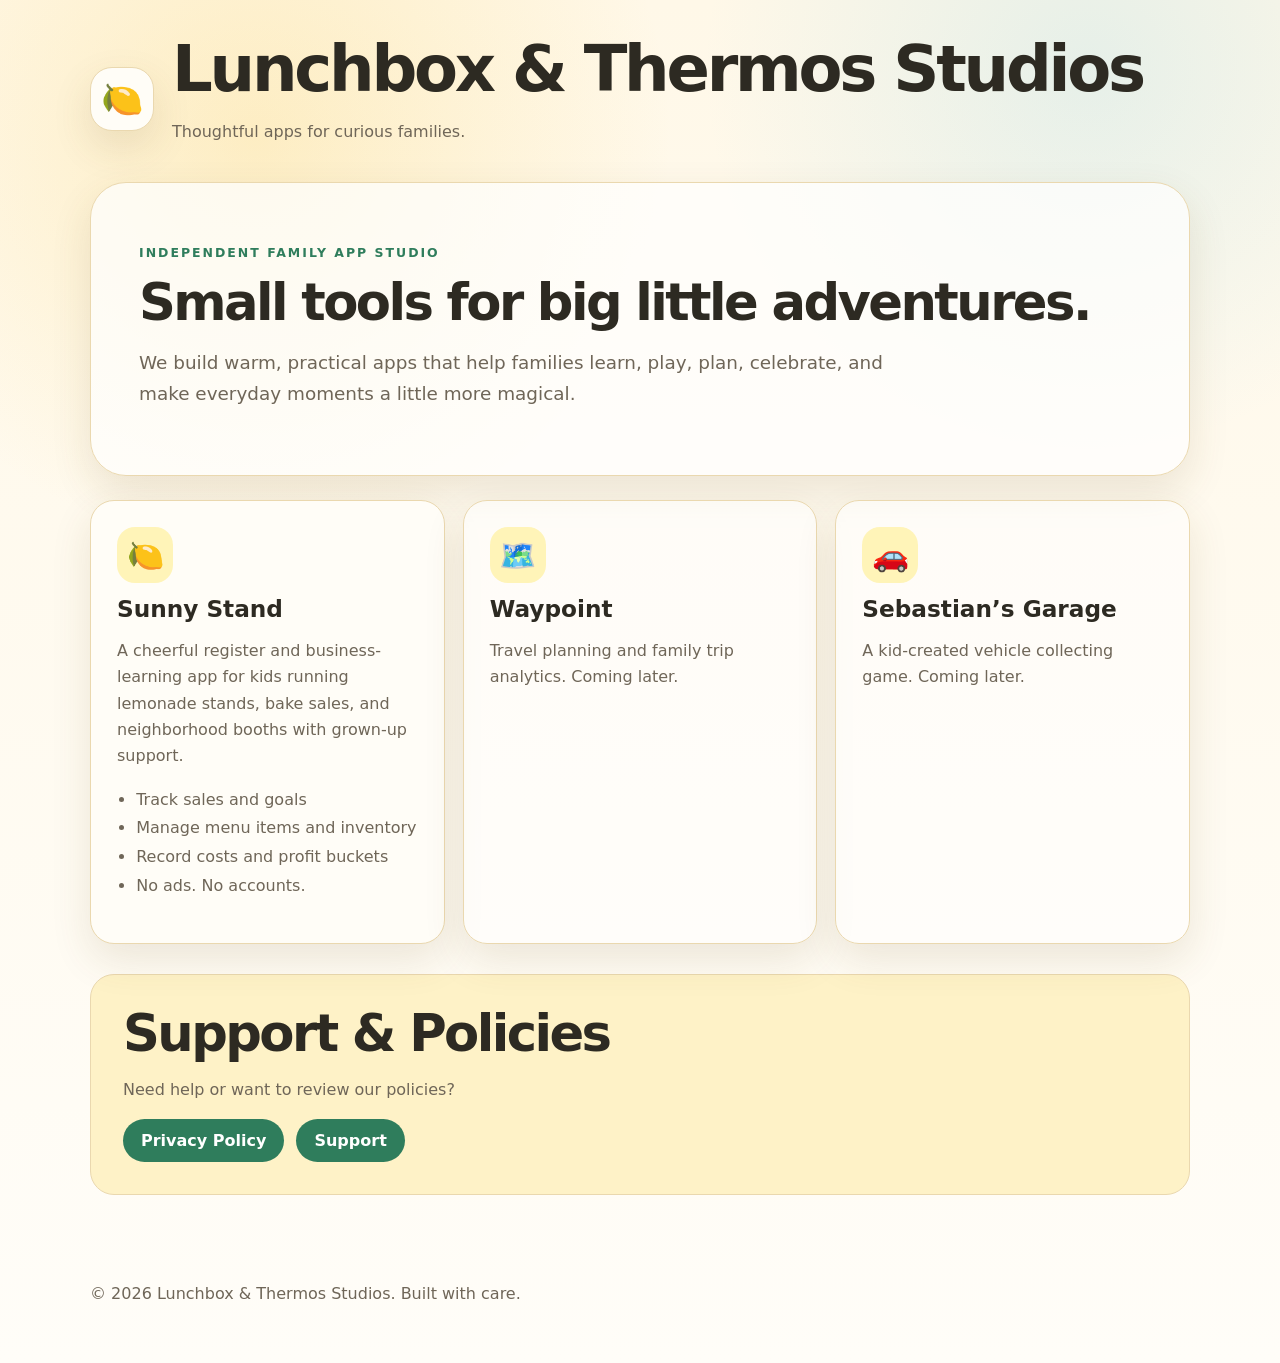
==== index.html @ b52ffb4a "Add files via upload" ====
<!doctype html>
<html lang="en">
<head>
  <meta charset="utf-8" />
  <meta name="viewport" content="width=device-width, initial-scale=1" />
  <title>Lunchbox & Thermos Studios</title>
  <meta name="description" content="Thoughtful apps for curious families, playful projects, and everyday adventures." />
  <link rel="stylesheet" href="styles.css" />
</head>
<body>
  <header class="site-header">
    <div class="brand-mark">🍋</div>
    <div>
      <h1>Lunchbox & Thermos Studios</h1>
      <p>Thoughtful apps for curious families.</p>
    </div>
  </header>

  <main>
    <section class="hero">
      <p class="eyebrow">Independent family app studio</p>
      <h2>Small tools for big little adventures.</h2>
      <p>We build warm, practical apps that help families learn, play, plan, celebrate, and make everyday moments a little more magical.</p>
    </section>

    <section class="card-grid" aria-label="Apps">
      <article class="card featured">
        <div class="app-icon">🍋</div>
        <h3>Sunny Stand</h3>
        <p>A cheerful register and business-learning app for kids running lemonade stands, bake sales, and neighborhood booths with grown-up support.</p>
        <ul>
          <li>Track sales and goals</li>
          <li>Manage menu items and inventory</li>
          <li>Record costs and profit buckets</li>
          <li>No ads. No accounts.</li>
        </ul>
      </article>

      <article class="card muted">
        <div class="app-icon">🗺️</div>
        <h3>Waypoint</h3>
        <p>Travel planning and family trip analytics. Coming later.</p>
      </article>

      <article class="card muted">
        <div class="app-icon">🚗</div>
        <h3>Sebastian’s Garage</h3>
        <p>A kid-created vehicle collecting game. Coming later.</p>
      </article>
    </section>

    <section class="policy-links">
      <h2>Support & Policies</h2>
      <p>Need help or want to review our policies?</p>
      <div class="button-row">
        <a href="privacy.html">Privacy Policy</a>
        <a href="support.html">Support</a>
      </div>
    </section>
  </main>

  <footer>
    <p>© <span id="year"></span> Lunchbox & Thermos Studios. Built with care.</p>
  </footer>
  <script>document.getElementById('year').textContent = new Date().getFullYear();</script>
</body>
</html>
---- styles.css ----
:root {
  --cream: #fff8e8;
  --paper: #fffdf7;
  --ink: #2d2a22;
  --muted: #6f6658;
  --lemon: #f7c948;
  --green: #2f7d5c;
  --sky: #8ed1e8;
  --peach: #f8b88b;
  --border: #ead8af;
  --shadow: 0 16px 40px rgba(97, 73, 28, 0.12);
  --radius: 24px;
  font-family: Inter, ui-sans-serif, system-ui, -apple-system, BlinkMacSystemFont, "Segoe UI", sans-serif;
}

* { box-sizing: border-box; }
body {
  margin: 0;
  color: var(--ink);
  background:
    radial-gradient(circle at 20% 10%, rgba(247, 201, 72, .24), transparent 26rem),
    radial-gradient(circle at 85% 5%, rgba(142, 209, 232, .22), transparent 24rem),
    linear-gradient(180deg, var(--cream), #fffdf8);
  min-height: 100vh;
}

.site-header, main, footer { width: min(1100px, calc(100% - 32px)); margin: 0 auto; }
.site-header { display: flex; gap: 18px; align-items: center; padding: 36px 0 20px; }
.site-header.compact { align-items: flex-start; }
.brand-mark { width: 64px; height: 64px; border-radius: 22px; display: grid; place-items: center; font-size: 34px; background: var(--paper); box-shadow: var(--shadow); border: 1px solid var(--border); }
h1, h2, h3 { margin: 0; line-height: 1.05; }
h1 { font-size: clamp(2rem, 5vw, 4rem); letter-spacing: -0.05em; }
h2 { font-size: clamp(2rem, 4vw, 3.75rem); letter-spacing: -0.05em; }
h3 { font-size: 1.45rem; }
p { line-height: 1.65; color: var(--muted); }

.hero { padding: 48px; background: rgba(255,255,255,.72); border: 1px solid var(--border); border-radius: 36px; box-shadow: var(--shadow); }
.hero p:last-child { font-size: 1.15rem; max-width: 760px; }
.eyebrow { color: var(--green); text-transform: uppercase; letter-spacing: .16em; font-weight: 800; font-size: .78rem; }
.card-grid { display: grid; grid-template-columns: repeat(3, 1fr); gap: 18px; margin: 24px 0; }
.card { background: var(--paper); border: 1px solid var(--border); border-radius: var(--radius); padding: 26px; box-shadow: var(--shadow); }
.card.featured { grid-column: span 1; }
.card.muted { background: rgba(255,255,255,.58); }
.app-icon { width: 56px; height: 56px; border-radius: 18px; display: grid; place-items: center; background: #fff4b8; font-size: 30px; margin-bottom: 14px; }
ul { color: var(--muted); line-height: 1.8; padding-left: 1.2rem; }
.policy-links { margin: 30px 0 50px; padding: 32px; border-radius: var(--radius); background: #fef2c7; border: 1px solid var(--border); }
.button-row { display: flex; gap: 12px; flex-wrap: wrap; }
a { color: var(--green); font-weight: 750; }
.button-row a { text-decoration: none; background: var(--green); color: white; padding: 12px 18px; border-radius: 999px; }
.back-link { margin-top: 10px; text-decoration: none; background: var(--paper); border: 1px solid var(--border); padding: 10px 14px; border-radius: 999px; }
.document { background: var(--paper); border: 1px solid var(--border); border-radius: 28px; padding: clamp(24px, 5vw, 56px); box-shadow: var(--shadow); margin-bottom: 48px; }
.document h2 { font-size: 1.45rem; margin-top: 2rem; }
footer { padding: 20px 0 40px; }

@media (max-width: 800px) {
  .site-header { align-items: flex-start; }
  .card-grid { grid-template-columns: 1fr; }
  .hero { padding: 28px; }
}
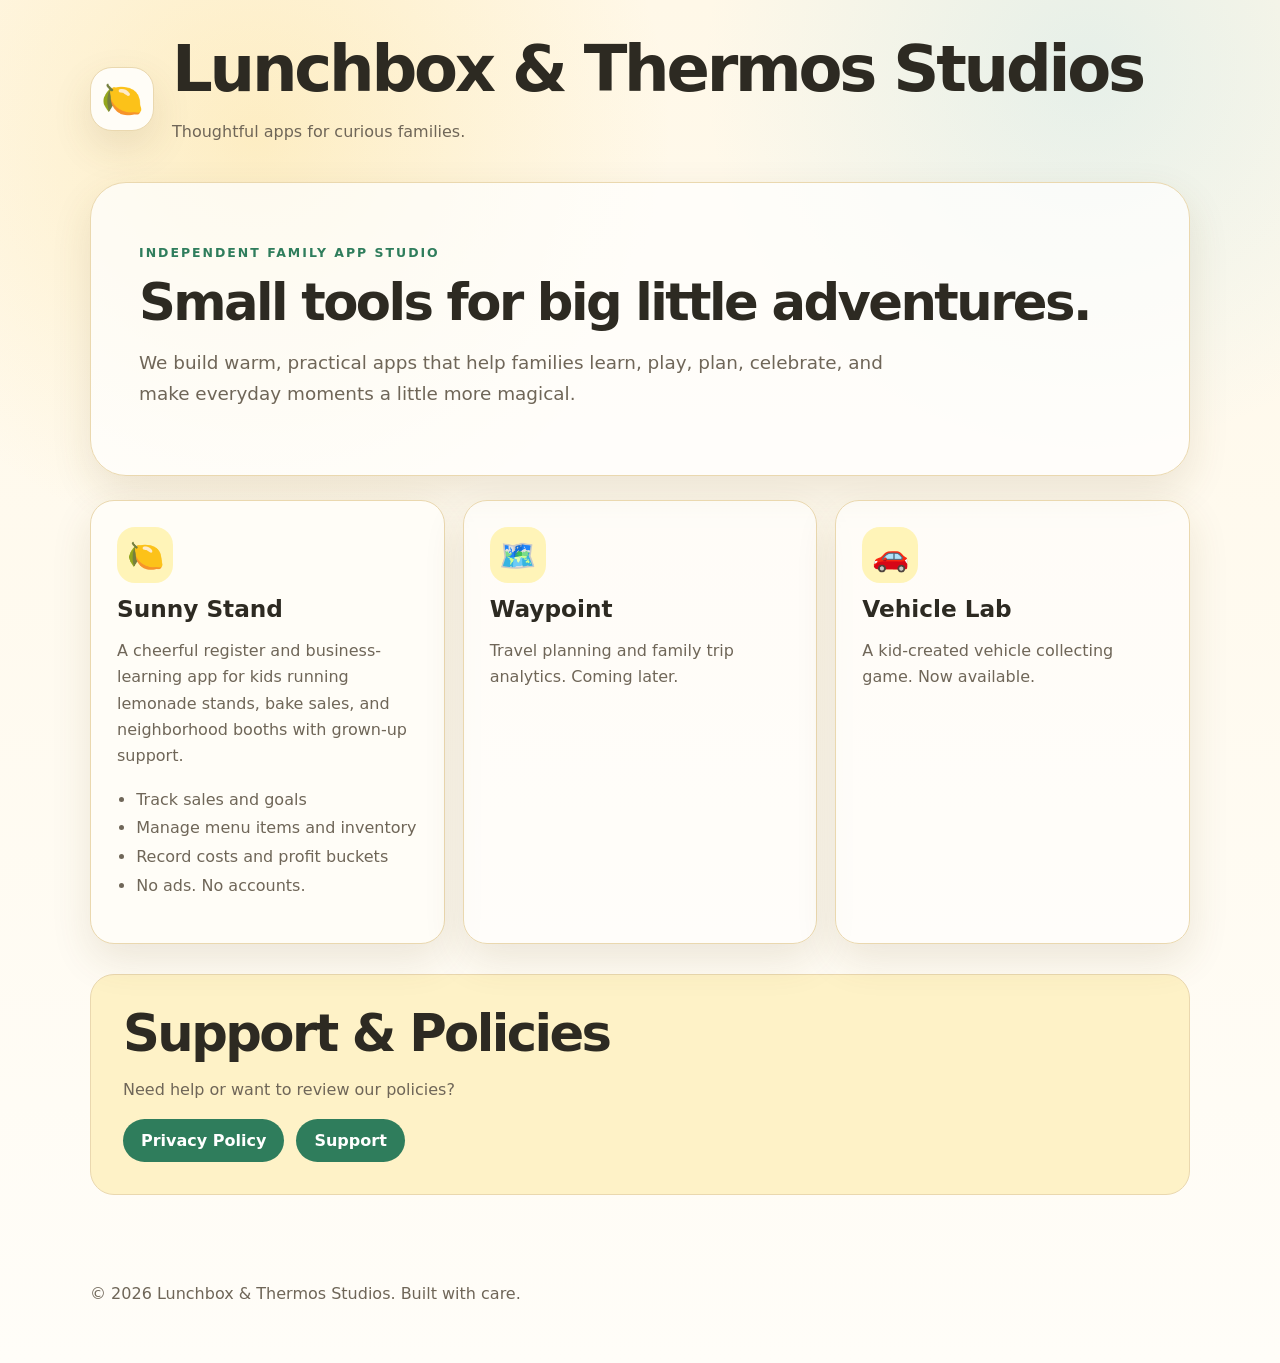
==== commit 37314d9d: "Update index.html" ====
--- a/index.html
+++ b/index.html
@@ -44,8 +44,8 @@
 
       <article class="card muted">
         <div class="app-icon">🚗</div>
-        <h3>Sebastian’s Garage</h3>
-        <p>A kid-created vehicle collecting game. Coming later.</p>
+        <h3>Vehicle Lab</h3>
+        <p>A kid-created vehicle collecting game. Now available.</p>
       </article>
     </section>
 
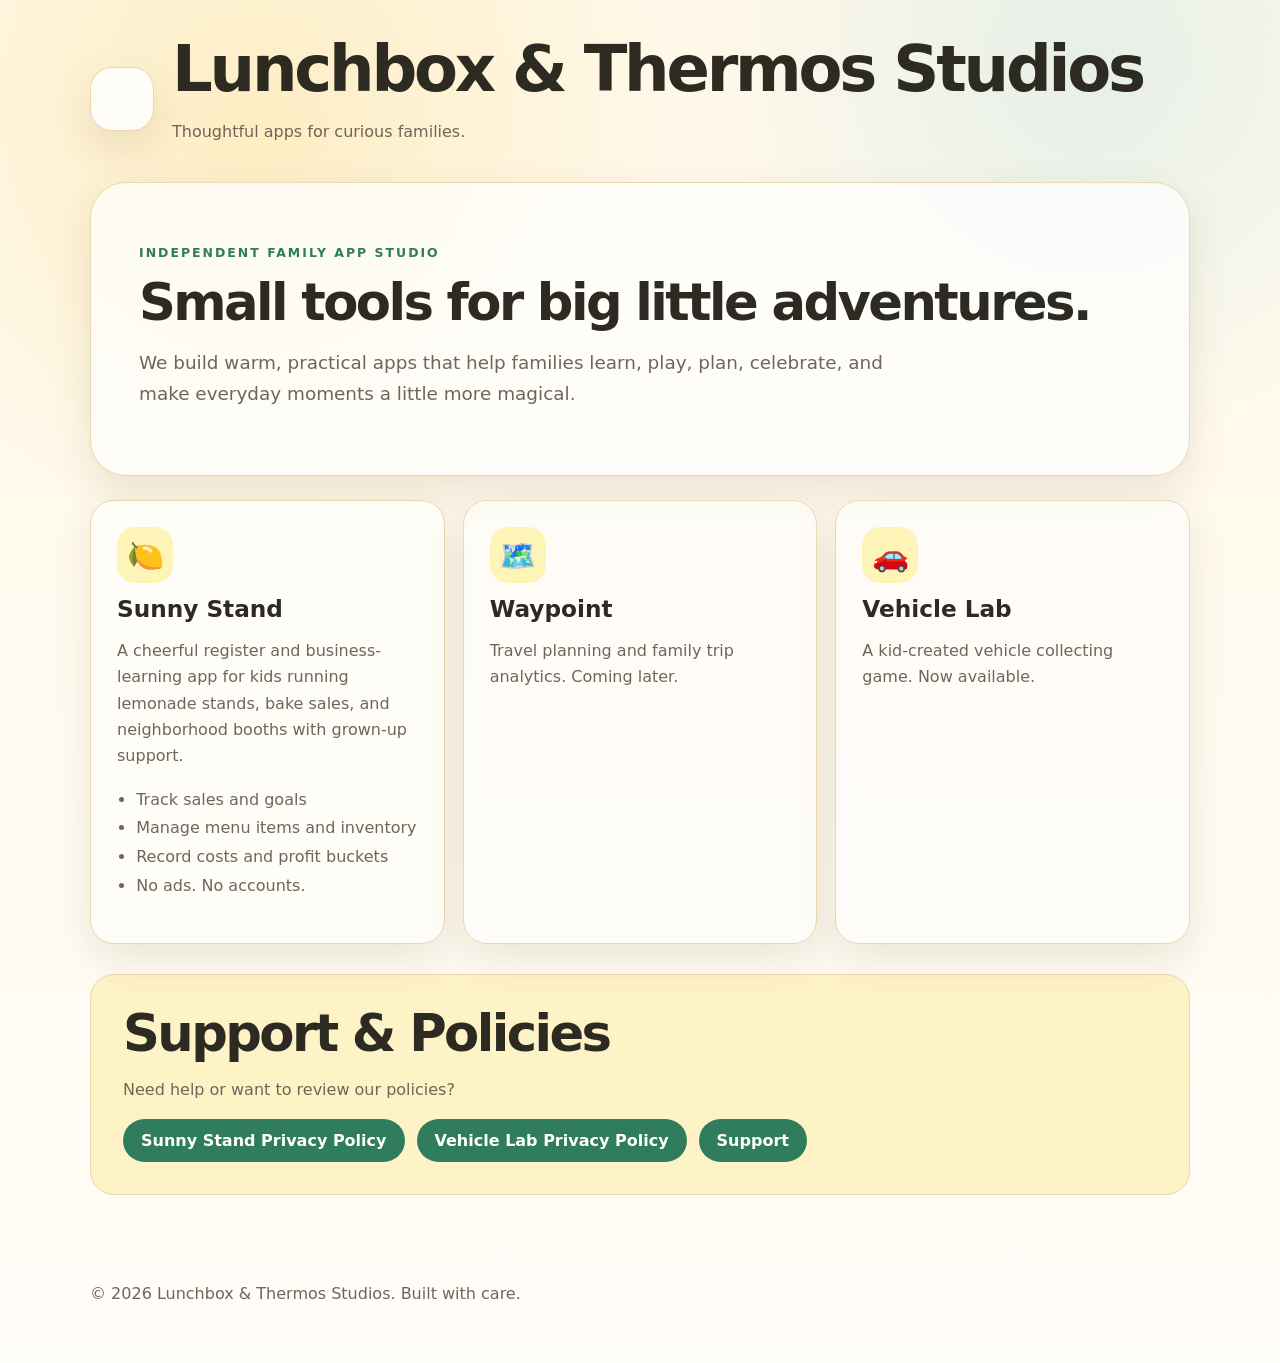
==== commit 6bec10ac: "Update index.html" ====
--- a/index.html
+++ b/index.html
@@ -9,7 +9,7 @@
 </head>
 <body>
   <header class="site-header">
-    <div class="brand-mark">🍋</div>
+    <div class="brand-mark"></div>
     <div>
       <h1>Lunchbox & Thermos Studios</h1>
       <p>Thoughtful apps for curious families.</p>
@@ -53,7 +53,8 @@
       <h2>Support & Policies</h2>
       <p>Need help or want to review our policies?</p>
       <div class="button-row">
-        <a href="privacy.html">Privacy Policy</a>
+        <a href="privacy.html">Sunny Stand Privacy Policy</a>
+         <a href="vehicle-lab-privacy.html">Vehicle Lab Privacy Policy</a>
         <a href="support.html">Support</a>
       </div>
     </section>
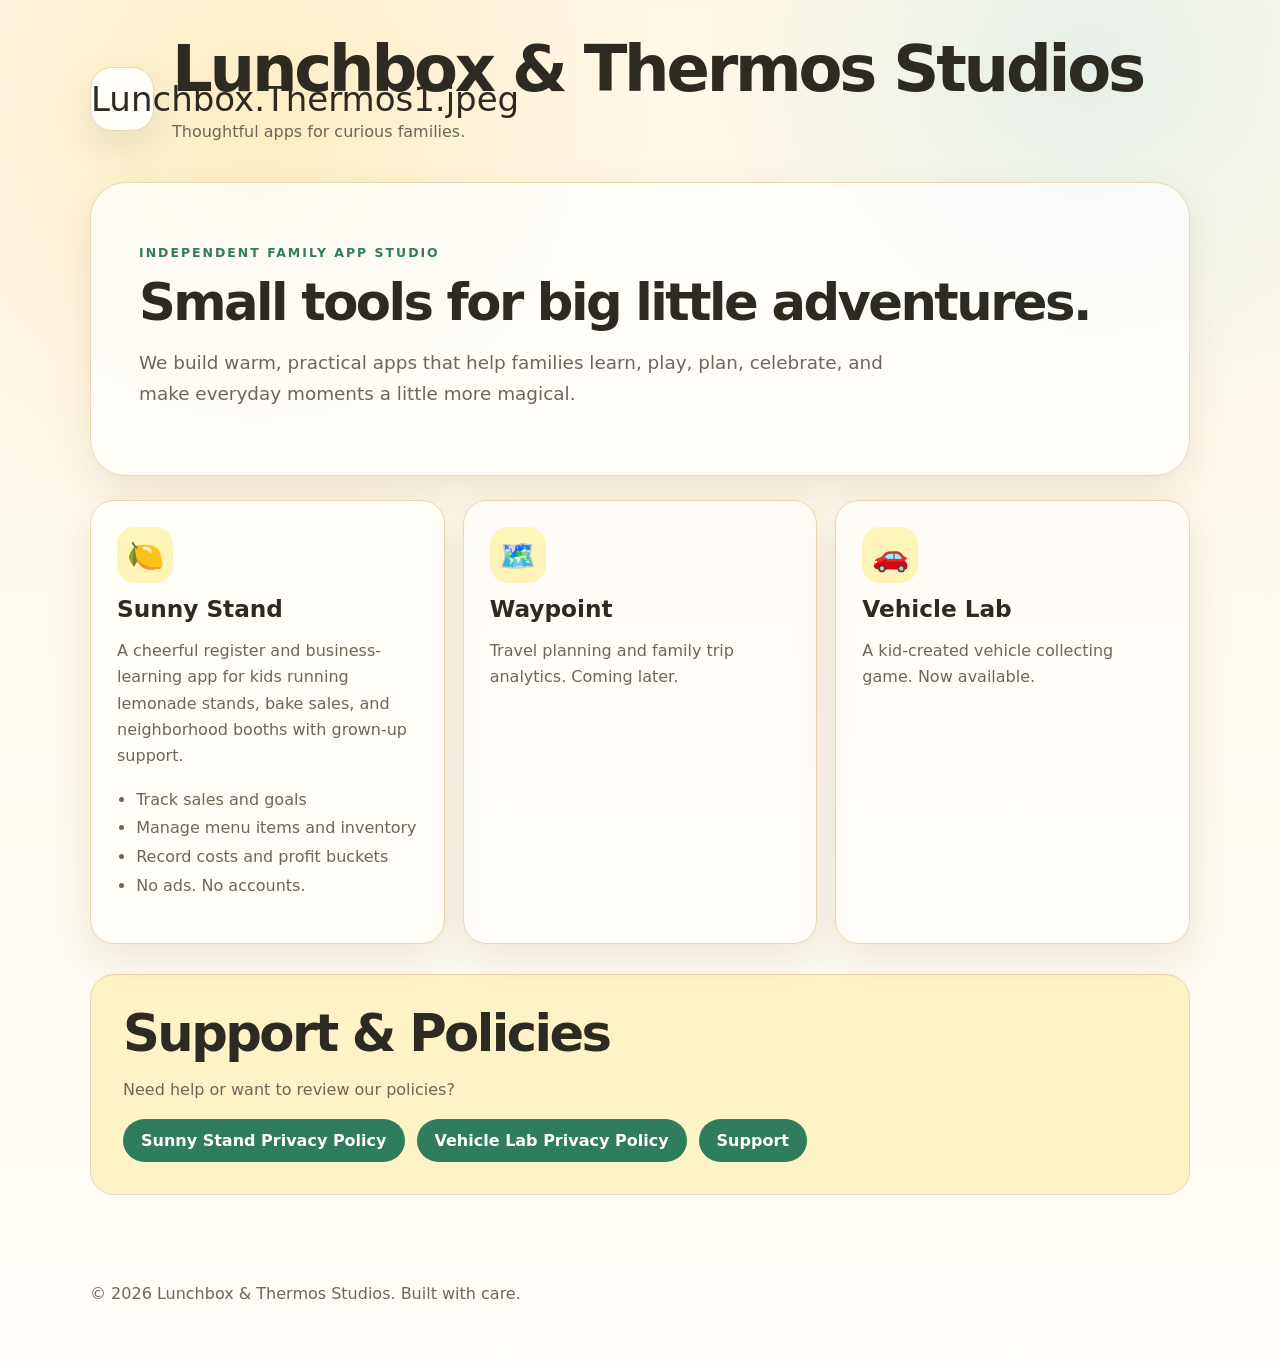
==== commit 7cd946b7: "Update index.html" ====
--- a/index.html
+++ b/index.html
@@ -9,7 +9,7 @@
 </head>
 <body>
   <header class="site-header">
-    <div class="brand-mark"></div>
+    <div class="brand-mark">Lunchbox.Thermos1.jpeg</div>
     <div>
       <h1>Lunchbox & Thermos Studios</h1>
       <p>Thoughtful apps for curious families.</p>
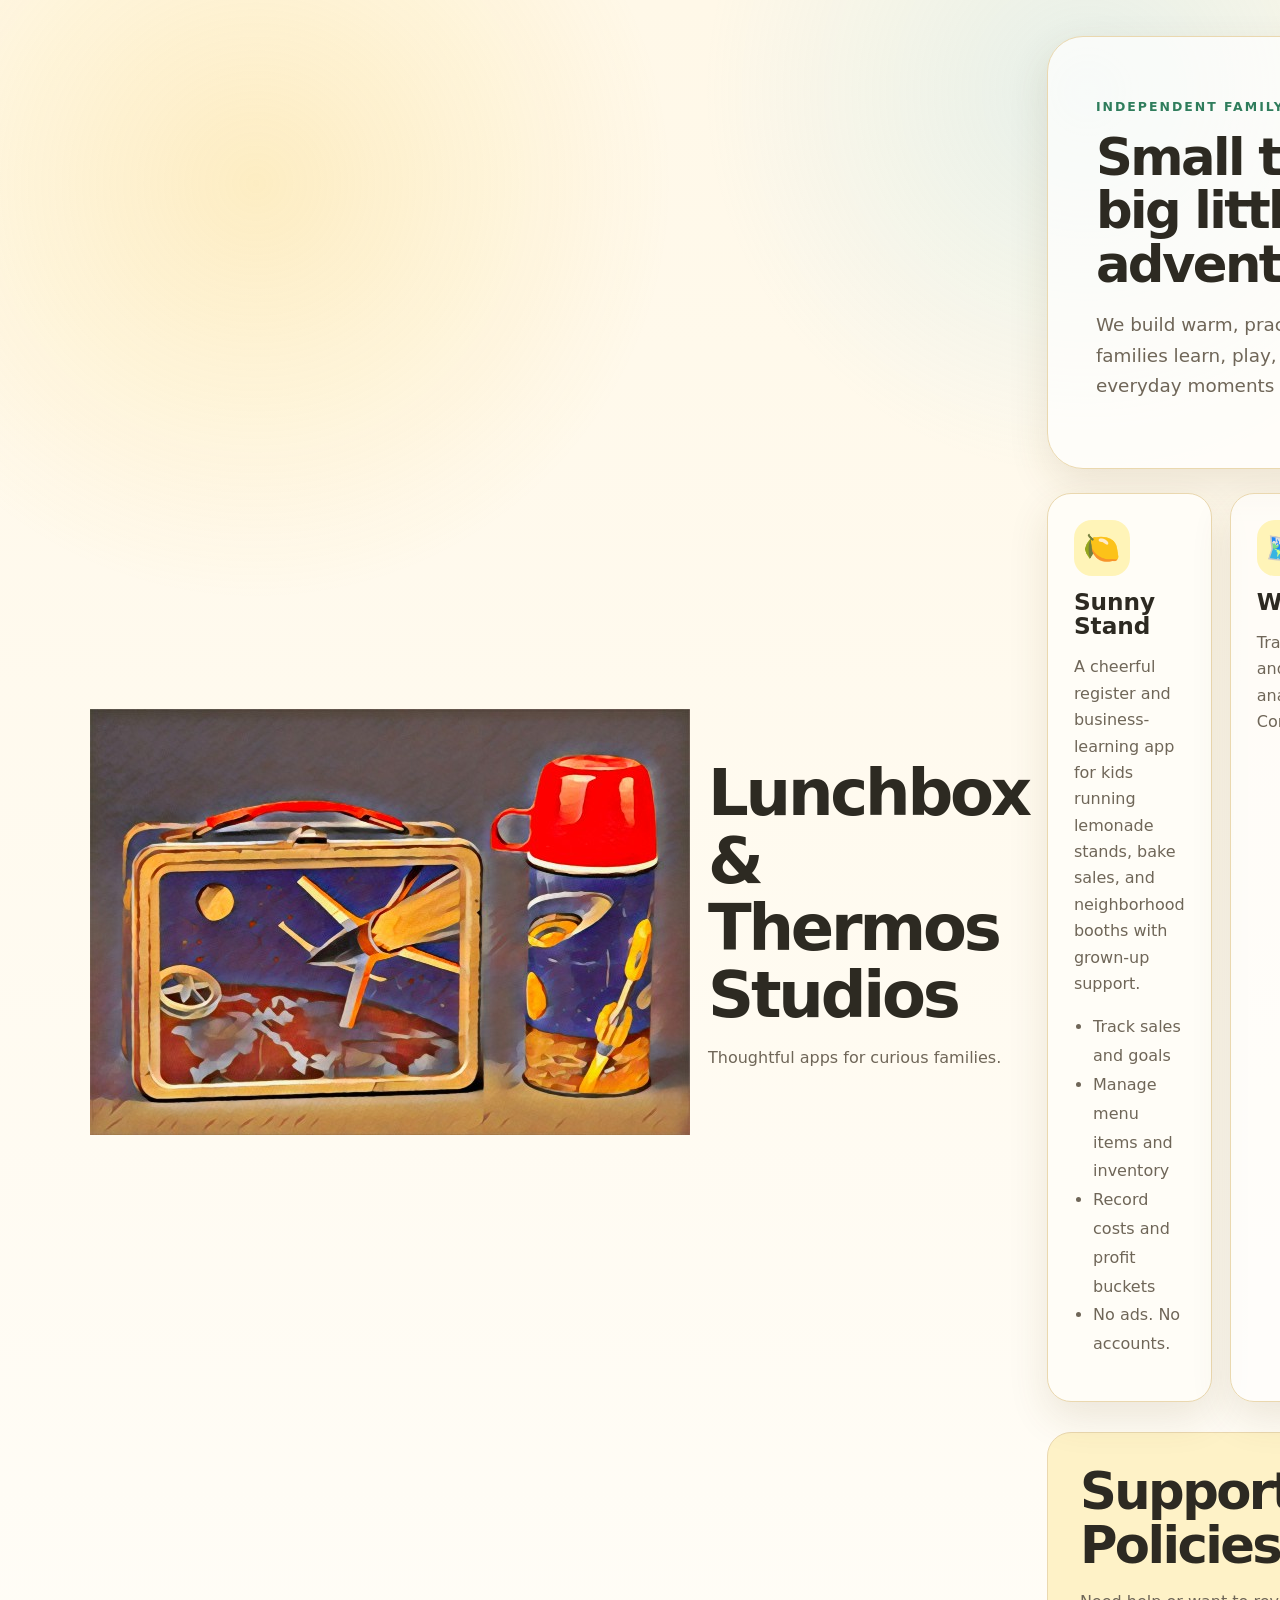
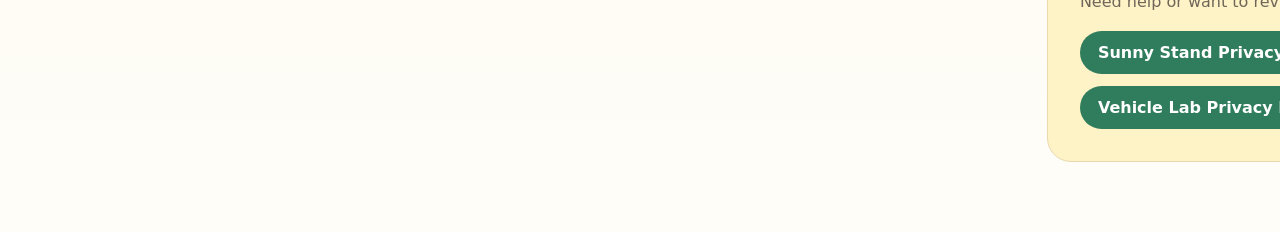
==== commit fe9c5fbc: "Update index.html" ====
--- a/index.html
+++ b/index.html
@@ -9,12 +9,19 @@
 </head>
 <body>
   <header class="site-header">
-    <div class="brand-mark">Lunchbox.Thermos1.jpeg</div>
-    <div>
-      <h1>Lunchbox & Thermos Studios</h1>
-      <p>Thoughtful apps for curious families.</p>
+    <div class=".brand-mark {flex-shrink: 0;}
+      .brand-mark img {
+       width: 90px;
+      height: auto;
+      display: block;
+    border-radius: 12px;}">
+      <img src="Lunchbox.Thermos1.jpeg"
+           alt="Lunchbox & Thermos Studios logo">
     </div>
-  </header>
+  <div>
+    <h1>Lunchbox & Thermos Studios</h1>
+    <p>Thoughtful apps for curious families.</p>
+  </div>
 
   <main>
     <section class="hero">
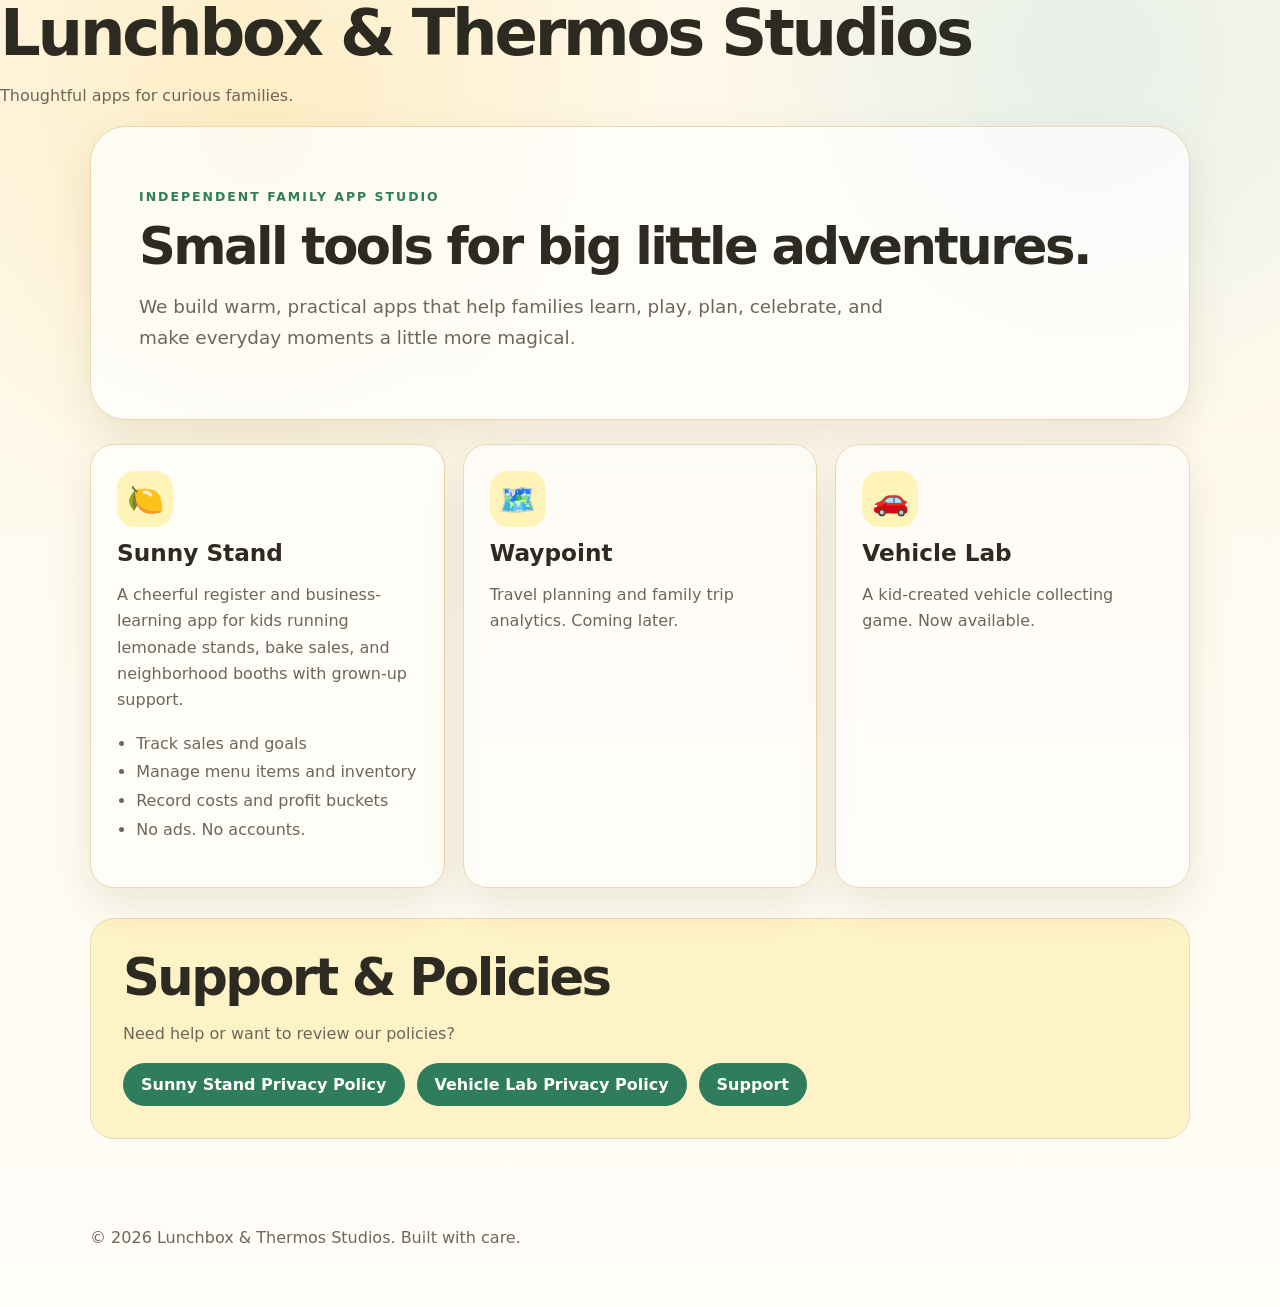
==== commit 8b08444f: "Update index.html" ====
--- a/index.html
+++ b/index.html
@@ -8,17 +8,7 @@
   <link rel="stylesheet" href="styles.css" />
 </head>
 <body>
-  <header class="site-header">
-    <div class=".brand-mark {flex-shrink: 0;}
-      .brand-mark img {
-       width: 90px;
-      height: auto;
-      display: block;
-    border-radius: 12px;}">
-      <img src="Lunchbox.Thermos1.jpeg"
-           alt="Lunchbox & Thermos Studios logo">
-    </div>
-  <div>
+   <div>
     <h1>Lunchbox & Thermos Studios</h1>
     <p>Thoughtful apps for curious families.</p>
   </div>
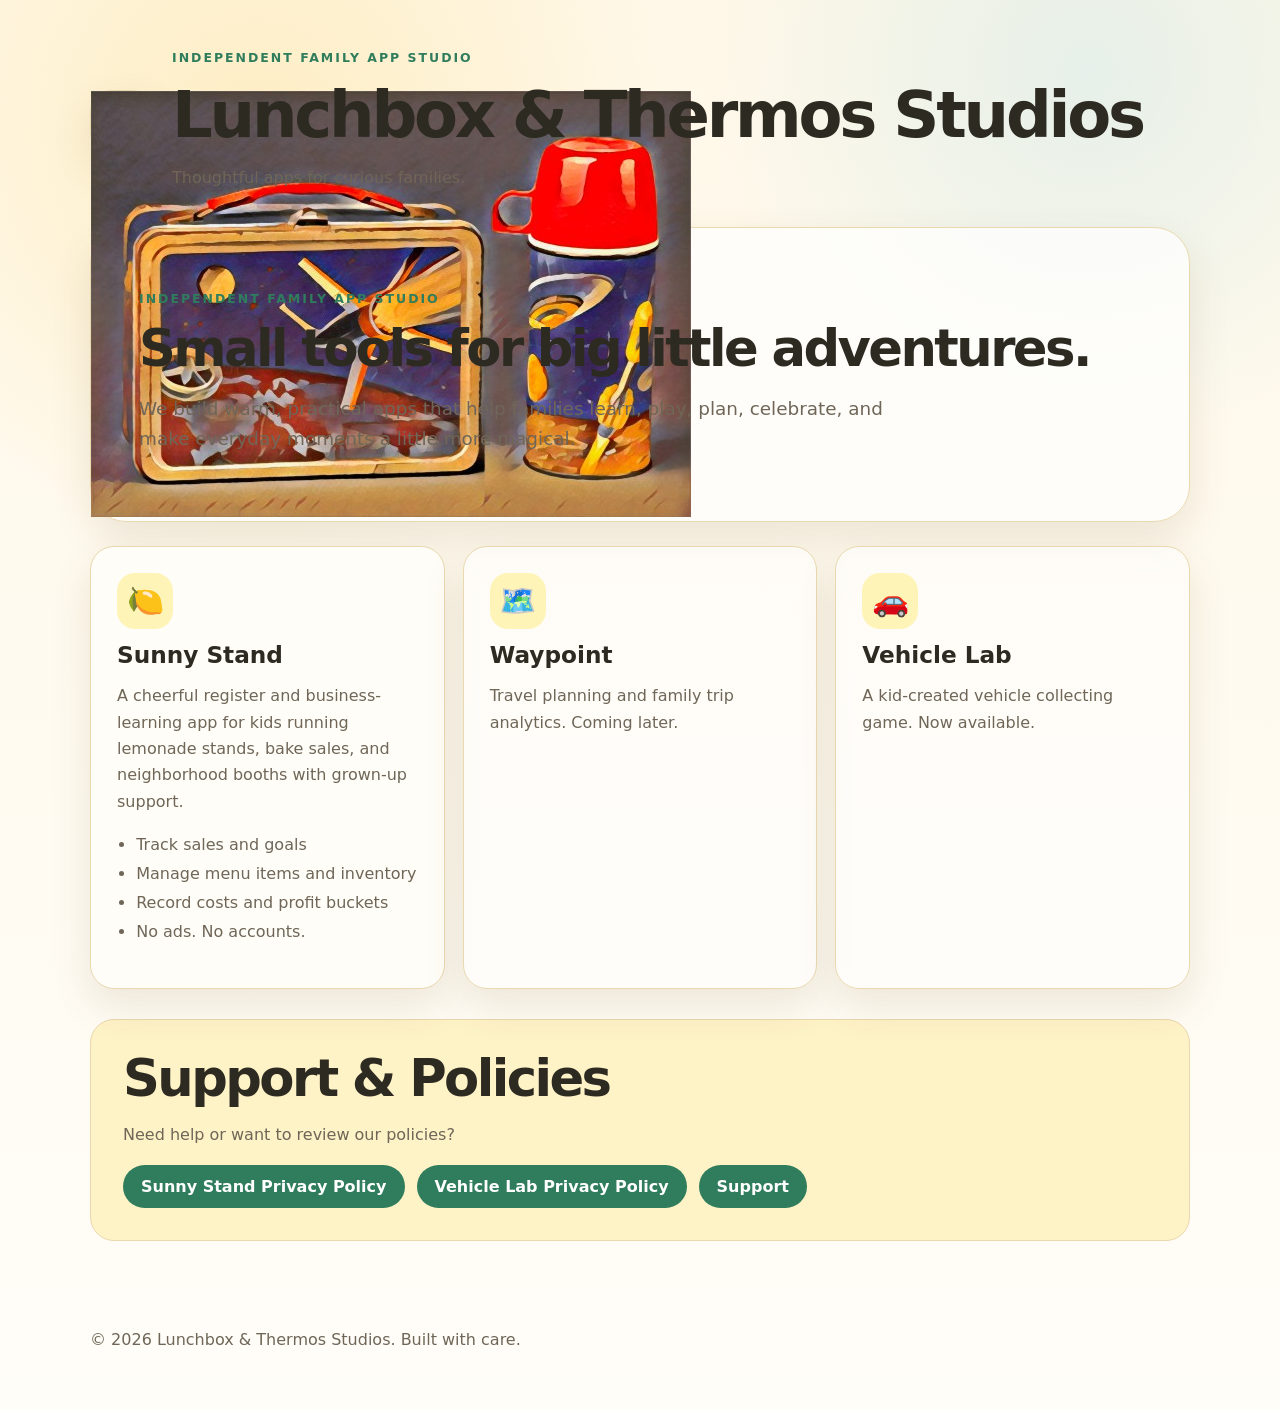
==== commit 184a981e: "Update index.html" ====
--- a/index.html
+++ b/index.html
@@ -8,10 +8,19 @@
   <link rel="stylesheet" href="styles.css" />
 </head>
 <body>
-   <div>
-    <h1>Lunchbox & Thermos Studios</h1>
-    <p>Thoughtful apps for curious families.</p>
-  </div>
+  <header class="site-header">
+    <a href="index.html" class="brand-mark" aria-label="Lunchbox & Thermos Studios">
+      <img src="assets/logo.jpg" alt="Lunchbox & Thermos Studios logo">
+    </a>
+
+    <div class="brand-copy">
+      <p class="eyebrow">Independent Family App Studio</p>
+      <h1>Lunchbox &amp; Thermos Studios</h1>
+      <p class="tagline">
+        Thoughtful apps for curious families.
+      </p>
+    </div>
+  </header>
 
   <main>
     <section class="hero">
